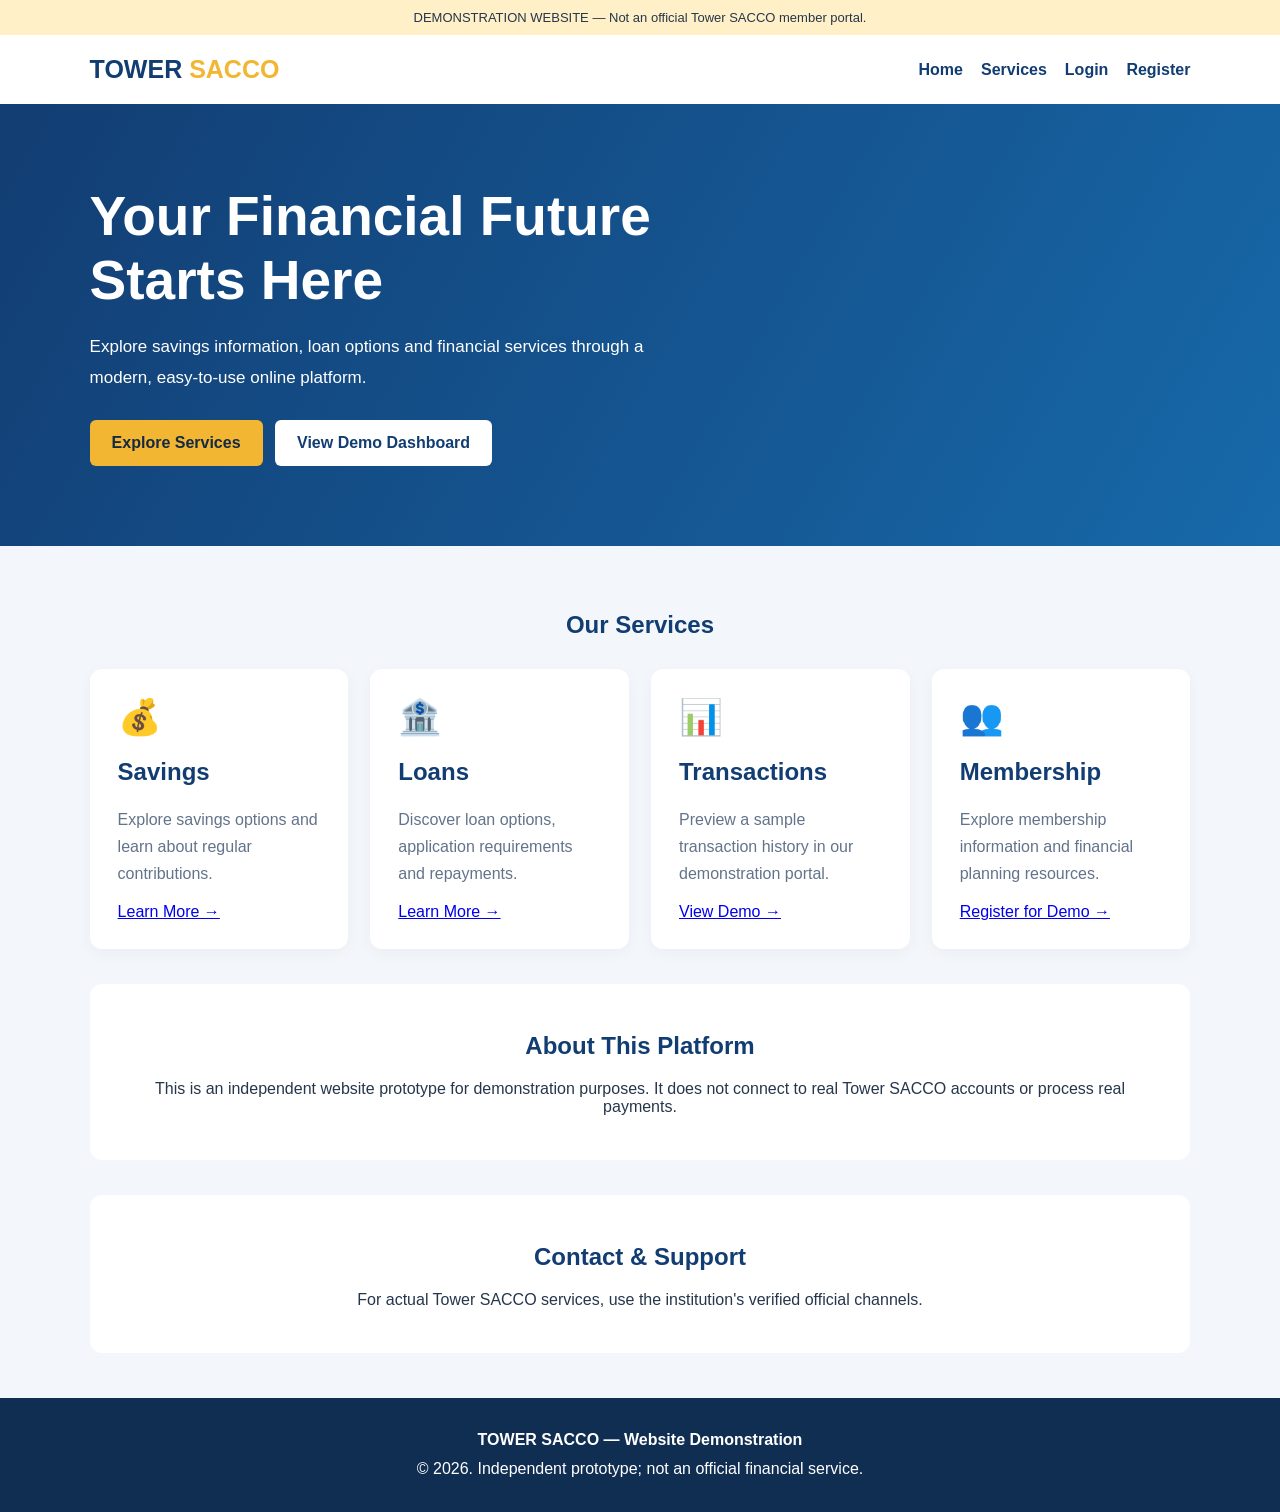
==== index.html @ 6c011a3c "Create Tower SACCO homepage" ====
<!DOCTYPE html>
<html lang="en">
<head>
<meta charset="UTF-8">
<meta name="viewport" content="width=device-width, initial-scale=1.0">
<title>TOWER SACCO | Financial Services</title>
<style>
:root {
  --navy: #123d72;
  --blue: #1769aa;
  --gold: #f2b632;
  --light: #f3f6fb;
}
* { box-sizing: border-box; }
body {
  margin: 0;
  font-family: Arial, sans-serif;
  background: var(--light);
  color: #26364b;
}
header {
  background: white;
  padding: 20px 7%;
  display: flex;
  align-items: center;
  justify-content: space-between;
  flex-wrap: wrap;
  gap: 15px;
}
.logo {
  font-size: 25px;
  font-weight: bold;
  color: var(--navy);
}
.logo span { color: var(--gold); }
nav { display: flex; gap: 18px; flex-wrap: wrap; }
nav a {
  text-decoration: none;
  color: var(--navy);
  font-weight: bold;
}
.notice {
  padding: 10px;
  background: #fff0c7;
  text-align: center;
  font-size: 13px;
}
.hero {
  padding: 80px 7%;
  background: linear-gradient(120deg, #123d72, #1769aa);
  color: white;
}
.hero h1 {
  font-size: clamp(35px, 5vw, 55px);
  max-width: 650px;
  margin: 0 0 20px;
}
.hero p {
  max-width: 600px;
  line-height: 1.8;
  font-size: 17px;
}
.button {
  display: inline-block;
  padding: 14px 22px;
  margin: 10px 8px 0 0;
  background: var(--gold);
  color: #142a43;
  text-decoration: none;
  border-radius: 6px;
  font-weight: bold;
}
.button.alt {
  background: white;
  color: var(--navy);
}
main { padding: 45px 7%; }
h2 { color: var(--navy); }
.title { text-align: center; margin-bottom: 30px; }
.cards {
  display: grid;
  grid-template-columns: repeat(auto-fit, minmax(220px, 1fr));
  gap: 22px;
}
.card {
  background: white;
  padding: 28px;
  border-radius: 12px;
  box-shadow: 0 4px 16px #0000000a;
}
.icon { font-size: 35px; }
.card p { line-height: 1.7; color: #63738a; }
.info {
  margin-top: 35px;
  padding: 28px;
  background: white;
  border-radius: 12px;
  text-align: center;
}
footer {
  background: #102e52;
  color: white;
  text-align: center;
  padding: 28px;
  line-height: 1.8;
}
@media(max-width:600px) {
  header { padding: 18px 5%; }
  .hero { padding: 55px 5%; }
  main { padding: 35px 5%; }
}
</style>
</head>
<body>

<div class="notice">
DEMONSTRATION WEBSITE — Not an official Tower SACCO member portal.
</div>

<header>
  <div class="logo">TOWER <span>SACCO</span></div>
  <nav>
    <a href="#home">Home</a>
    <a href="#services">Services</a>
    <a href="login.html">Login</a>
    <a href="signup.html">Register</a>
  </nav>
</header>

<section class="hero" id="home">
  <h1>Your Financial Future Starts Here</h1>
  <p>
    Explore savings information, loan options and financial services
    through a modern, easy-to-use online platform.
  </p>
  <a class="button" href="#services">Explore Services</a>
  <a class="button alt" href="dashboard.html">View Demo Dashboard</a>
</section>

<main>
  <h2 class="title" id="services">Our Services</h2>
  <div class="cards">
    <div class="card">
      <div class="icon">💰</div>
      <h2>Savings</h2>
      <p>Explore savings options and learn about regular contributions.</p>
      <a href="savings.html">Learn More →</a>
    </div>
    <div class="card">
      <div class="icon">🏦</div>
      <h2>Loans</h2>
      <p>Discover loan options, application requirements and repayments.</p>
      <a href="loans.html">Learn More →</a>
    </div>
    <div class="card">
      <div class="icon">📊</div>
      <h2>Transactions</h2>
      <p>Preview a sample transaction history in our demonstration portal.</p>
      <a href="transactions.html">View Demo →</a>
    </div>
    <div class="card">
      <div class="icon">👥</div>
      <h2>Membership</h2>
      <p>Explore membership information and financial planning resources.</p>
      <a href="signup.html">Register for Demo →</a>
    </div>
  </div>

  <section class="info">
    <h2>About This Platform</h2>
    <p>
      This is an independent website prototype for demonstration purposes.
      It does not connect to real Tower SACCO accounts or process real payments.
    </p>
  </section>

  <section class="info" id="contact">
    <h2>Contact & Support</h2>
    <p>For actual Tower SACCO services, use the institution's verified official channels.</p>
  </section>
</main>

<footer>
  <strong>TOWER SACCO — Website Demonstration</strong><br>
  © 2026. Independent prototype; not an official financial service.
</footer>

</body>
</html>
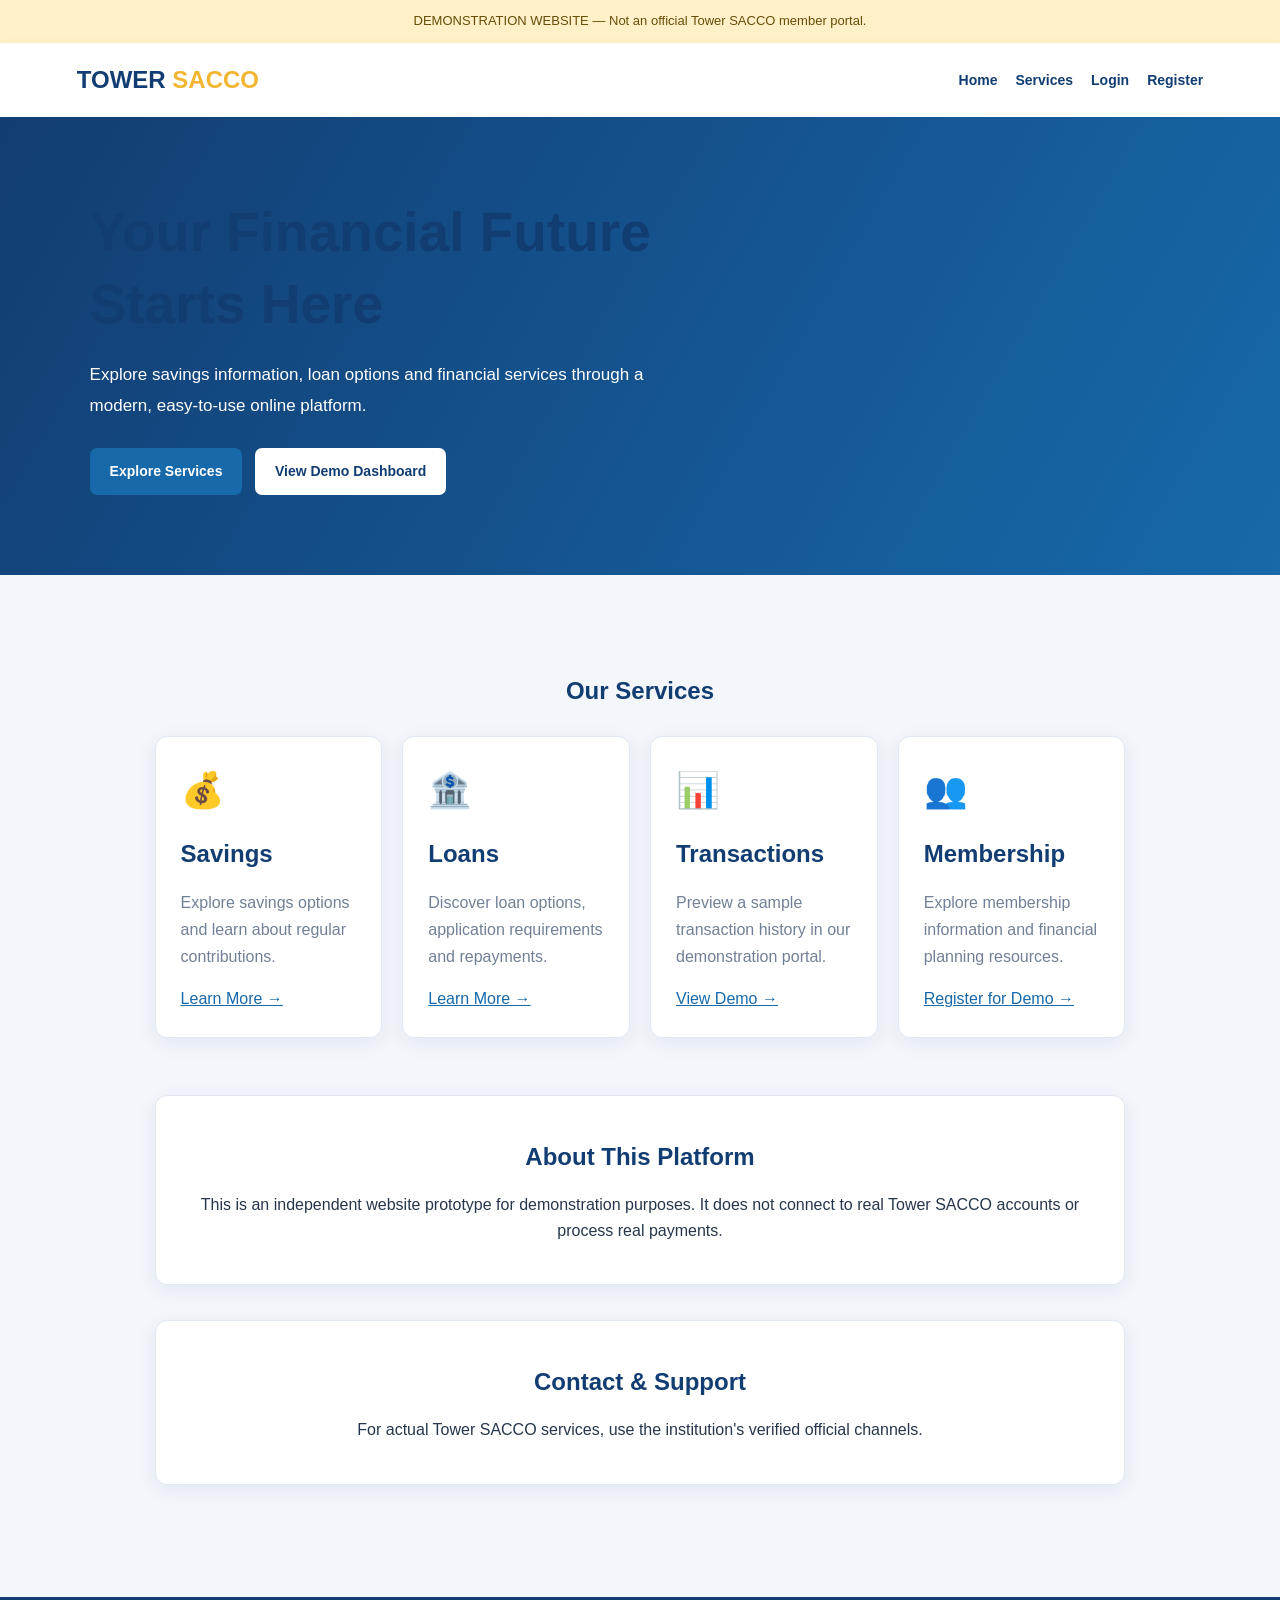
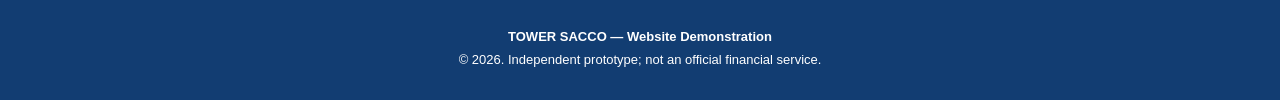
==== commit 2abe12ea: "Connect shared stylesheet to website pages" ====
--- a/index.html
+++ b/index.html
@@ -110,6 +110,7 @@
   main { padding: 35px 5%; }
 }
 </style>
+    <link rel="stylesheet" href="style.css">
 </head>
 <body>
 
--- a/style.css
+++ b/style.css
@@ -0,0 +1,230 @@
+:root {
+  --primary: #123d72;
+  --secondary: #1769aa;
+  --accent: #f2b632;
+  --background: #f3f6fb;
+  --surface: #ffffff;
+  --text: #26364b;
+  --muted: #718096;
+  --border: #e1e8f0;
+  --radius: 12px;
+  --shadow: 0 5px 20px rgba(18, 61, 114, 0.08);
+}
+
+* {
+  box-sizing: border-box;
+}
+
+html {
+  scroll-behavior: smooth;
+}
+
+body {
+  margin: 0;
+  font-family: Arial, Helvetica, sans-serif;
+  background: var(--background);
+  color: var(--text);
+  line-height: 1.6;
+}
+
+img {
+  max-width: 100%;
+  height: auto;
+}
+
+a {
+  color: var(--secondary);
+}
+
+header {
+  background: var(--surface);
+  padding: 18px 6%;
+  display: flex;
+  align-items: center;
+  justify-content: space-between;
+  flex-wrap: wrap;
+  gap: 18px;
+  box-shadow: 0 2px 12px rgba(0, 0, 0, 0.04);
+}
+
+.logo,
+.brand {
+  font-size: 24px;
+  font-weight: 800;
+  color: var(--primary);
+  text-decoration: none;
+}
+
+.logo span,
+.brand span {
+  color: var(--accent);
+}
+
+nav {
+  display: flex;
+  flex-wrap: wrap;
+  align-items: center;
+  gap: 18px;
+}
+
+nav a {
+  color: var(--primary);
+  font-size: 14px;
+  font-weight: 700;
+  text-decoration: none;
+}
+
+nav a:hover {
+  color: var(--secondary);
+}
+
+main,
+.container {
+  width: min(1150px, 92%);
+  margin: 35px auto;
+}
+
+h1,
+h2,
+h3 {
+  color: var(--primary);
+  line-height: 1.3;
+}
+
+button,
+.button {
+  display: inline-block;
+  padding: 12px 20px;
+  border: 0;
+  border-radius: 7px;
+  background: var(--secondary);
+  color: white;
+  text-decoration: none;
+  font-size: 14px;
+  font-weight: 700;
+  cursor: pointer;
+  transition: transform 0.2s, opacity 0.2s;
+}
+
+button:hover,
+.button:hover {
+  transform: translateY(-1px);
+  opacity: 0.92;
+}
+
+.button-gold {
+  background: var(--accent);
+  color: #17263a;
+}
+
+.card,
+.panel,
+.info,
+.section {
+  background: var(--surface);
+  padding: 25px;
+  margin-bottom: 22px;
+  border: 1px solid var(--border);
+  border-radius: var(--radius);
+  box-shadow: var(--shadow);
+}
+
+.cards {
+  display: grid;
+  grid-template-columns: repeat(auto-fit, minmax(220px, 1fr));
+  gap: 20px;
+}
+
+.card p {
+  color: var(--muted);
+}
+
+label {
+  display: block;
+  margin: 16px 0 6px;
+  font-weight: 700;
+  font-size: 14px;
+}
+
+input,
+select,
+textarea {
+  width: 100%;
+  padding: 12px;
+  border: 1px solid #cbd5e1;
+  border-radius: 7px;
+  background: white;
+  color: var(--text);
+  font: inherit;
+}
+
+input:focus,
+select:focus,
+textarea:focus {
+  outline: 2px solid #93c5fd;
+  border-color: var(--secondary);
+}
+
+table {
+  width: 100%;
+  border-collapse: collapse;
+}
+
+th,
+td {
+  padding: 13px;
+  border-bottom: 1px solid var(--border);
+  text-align: left;
+}
+
+th {
+  color: var(--primary);
+}
+
+.notice {
+  padding: 11px 16px;
+  background: #fff0c7;
+  color: #684d08;
+  text-align: center;
+  font-size: 13px;
+}
+
+footer {
+  margin-top: 45px;
+  padding: 28px 6%;
+  background: var(--primary);
+  color: white;
+  text-align: center;
+  font-size: 13px;
+}
+
+footer a {
+  color: white;
+}
+
+@media (max-width: 650px) {
+  header {
+    padding: 18px 5%;
+  }
+
+  nav {
+    gap: 12px;
+  }
+
+  main,
+  .container {
+    width: 92%;
+    margin: 24px auto;
+  }
+
+  .card,
+  .panel,
+  .info,
+  .section {
+    padding: 19px;
+  }
+
+  table {
+    min-width: 480px;
+  }
+}
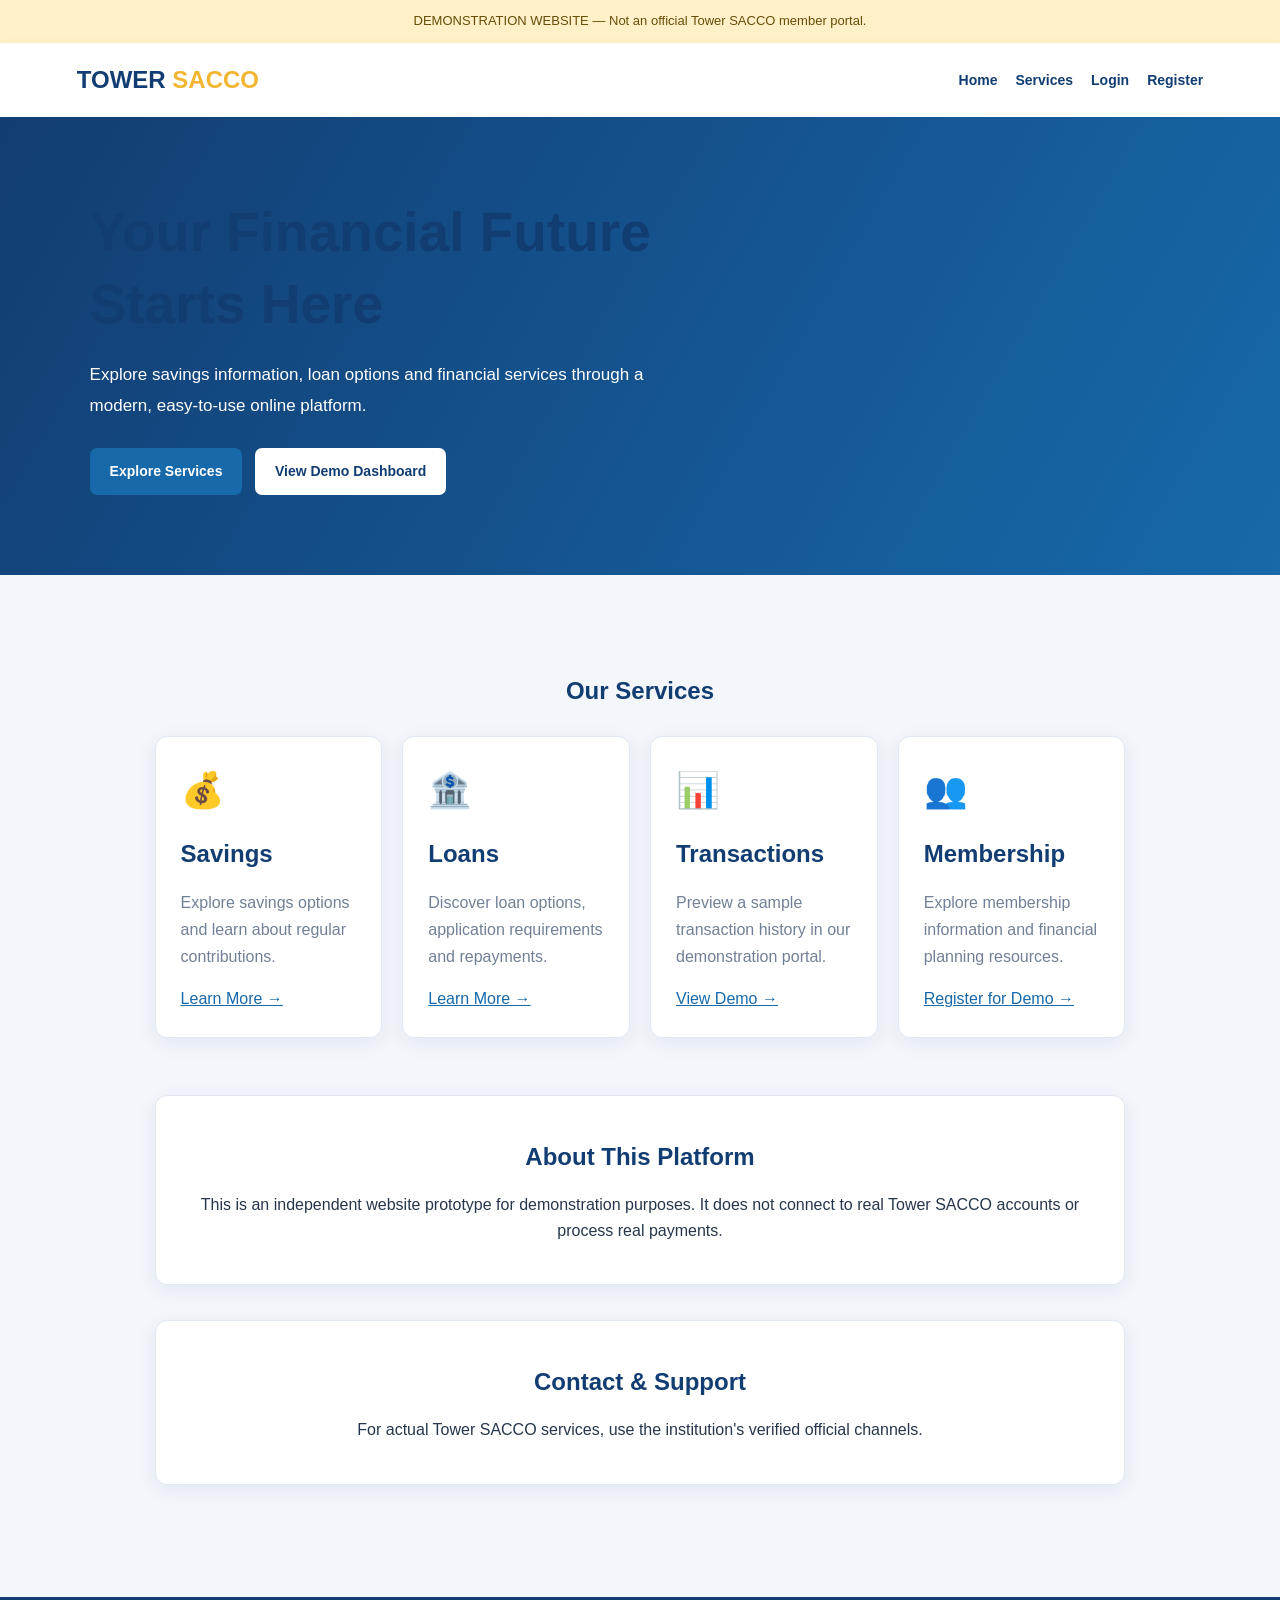
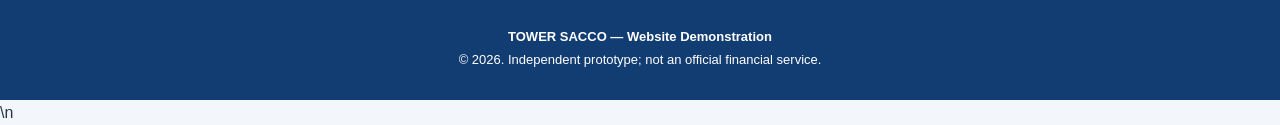
==== commit 95e6684a: "Add responsive mobile navigation" ====
--- a/index.html
+++ b/index.html
@@ -186,5 +186,51 @@
   © 2026. Independent prototype; not an official financial service.
 </footer>
 
-</body>
+
+<script>
+document.addEventListener("DOMContentLoaded", function () {
+    const nav = document.querySelector("nav");
+    if (!nav) return;
+
+    const header = nav.parentElement;
+    if (!header) return;
+
+    const button = document.createElement("button");
+    button.className = "mobile-menu-toggle";
+    button.textContent = "☰ Menu";
+    button.setAttribute("aria-expanded", "false");
+    button.style.display = "none";
+    button.style.margin = "10px 0";
+    button.style.padding = "10px 16px";
+    button.style.border = "0";
+    button.style.borderRadius = "8px";
+    button.style.cursor = "pointer";
+
+    header.insertBefore(button, nav);
+
+    function updateMenu() {
+        if (window.innerWidth <= 650) {
+            button.style.display = "inline-block";
+            nav.style.display = button.getAttribute("aria-expanded") === "true" ? "flex" : "none";
+            nav.style.flexDirection = "column";
+            nav.style.alignItems = "flex-start";
+        } else {
+            button.style.display = "none";
+            nav.style.display = "";
+            nav.style.flexDirection = "";
+            nav.style.alignItems = "";
+        }
+    }
+
+    button.addEventListener("click", function () {
+        const open = button.getAttribute("aria-expanded") !== "true";
+        button.setAttribute("aria-expanded", String(open));
+        updateMenu();
+    });
+
+    window.addEventListener("resize", updateMenu);
+    updateMenu();
+});
+</script>
+\n</body>
 </html>
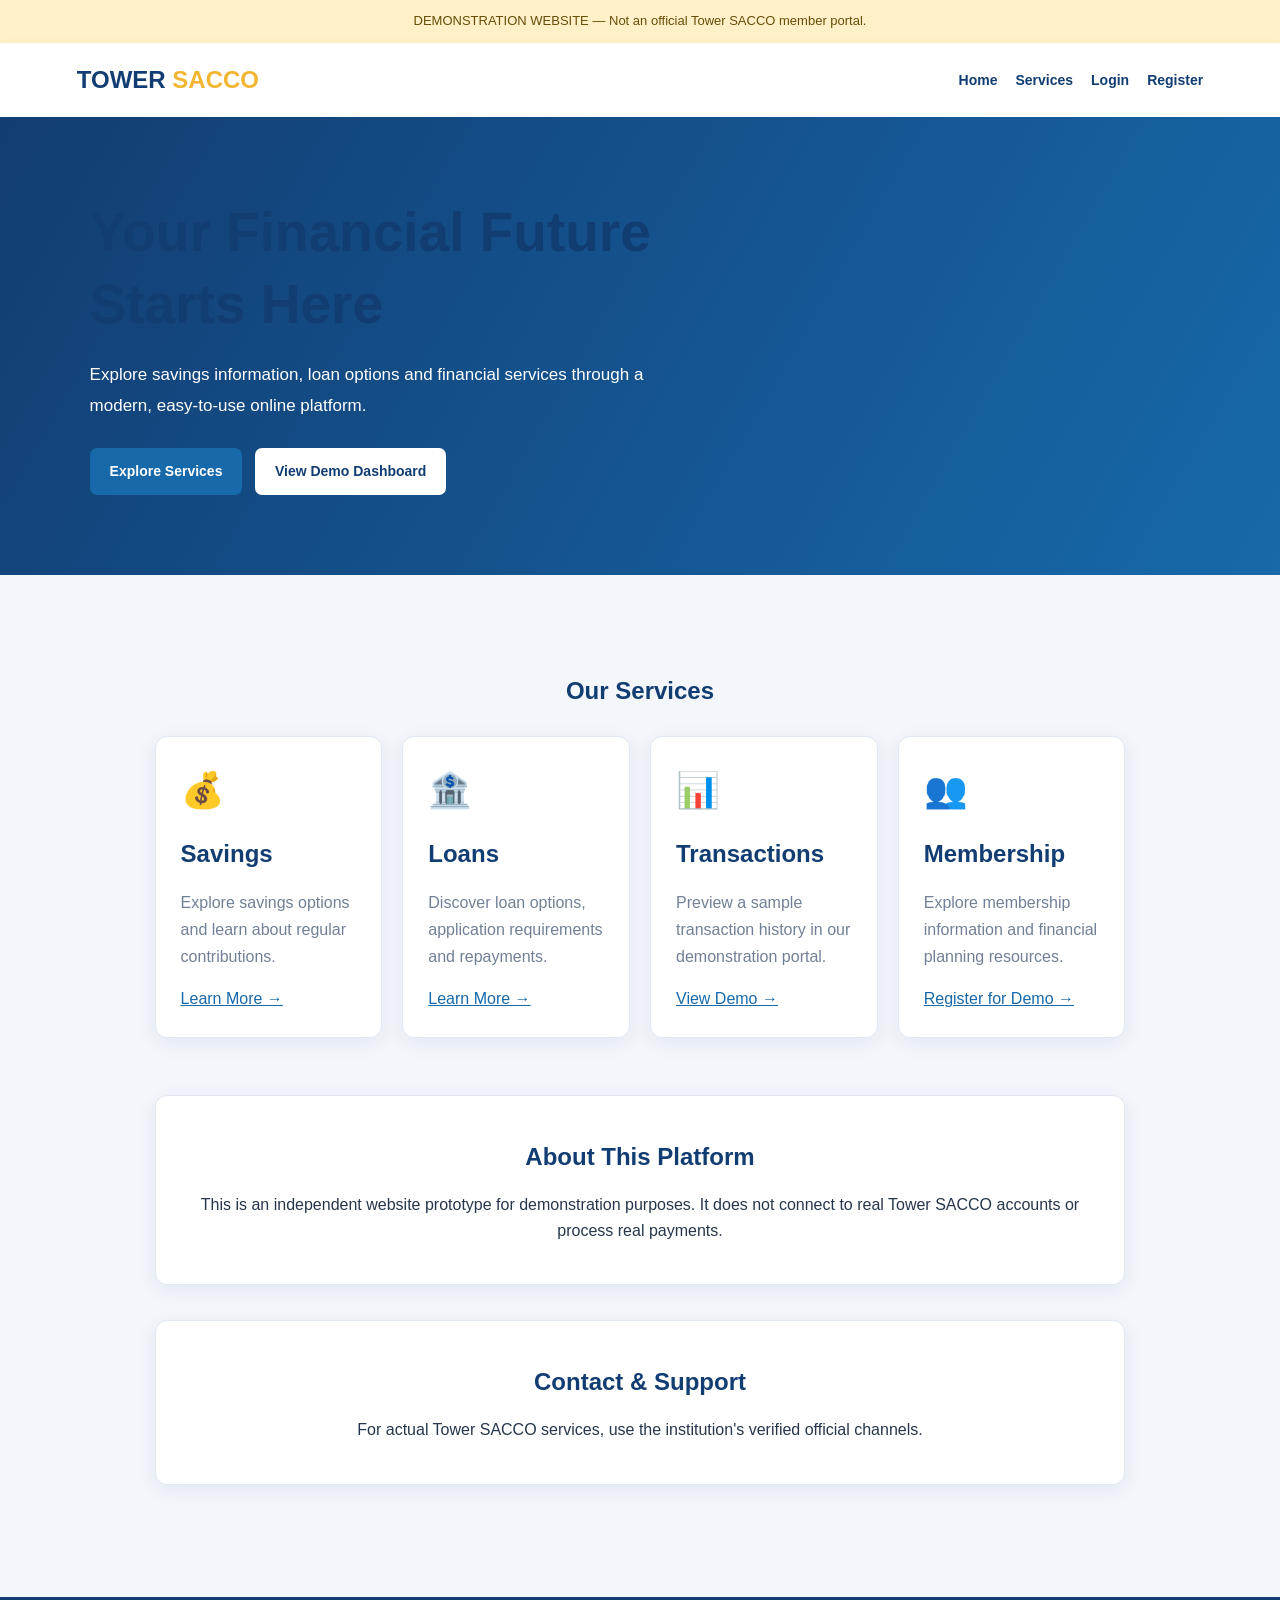
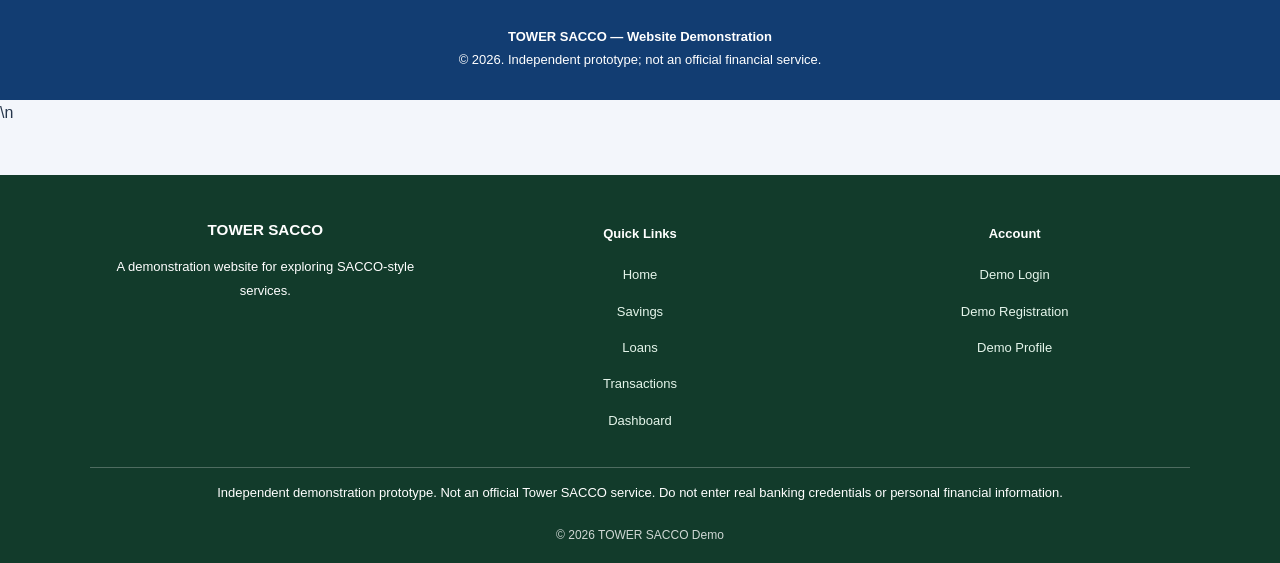
==== commit 99617beb: "Add professional footer and quick links" ====
--- a/index.html
+++ b/index.html
@@ -232,5 +232,34 @@
     updateMenu();
 });
 </script>
-\n</body>
+\n
+<footer class="site-footer">
+  <div class="footer-content">
+    <div>
+      <h3>TOWER SACCO</h3>
+      <p>A demonstration website for exploring SACCO-style services.</p>
+    </div>
+    <div>
+      <h4>Quick Links</h4>
+      <p><a href="index.html">Home</a></p>
+      <p><a href="savings.html">Savings</a></p>
+      <p><a href="loans.html">Loans</a></p>
+      <p><a href="transactions.html">Transactions</a></p>
+      <p><a href="dashboard.html">Dashboard</a></p>
+    </div>
+    <div>
+      <h4>Account</h4>
+      <p><a href="login.html">Demo Login</a></p>
+      <p><a href="signup.html">Demo Registration</a></p>
+      <p><a href="profile.html">Demo Profile</a></p>
+    </div>
+  </div>
+  <p class="footer-notice">
+    Independent demonstration prototype. Not an official Tower SACCO service.
+    Do not enter real banking credentials or personal financial information.
+  </p>
+  <p class="footer-copy">&copy; 2026 TOWER SACCO Demo</p>
+</footer>
+
+</body>
 </html>
--- a/style.css
+++ b/style.css
@@ -228,3 +228,32 @@
     min-width: 480px;
   }
 }
+
+
+.site-footer {
+  margin-top: 50px;
+  padding: 30px 20px 18px;
+  background: #123b2b;
+  color: #fff;
+}
+.footer-content {
+  max-width: 1100px;
+  margin: auto;
+  display: grid;
+  grid-template-columns: repeat(auto-fit, minmax(190px, 1fr));
+  gap: 24px;
+}
+.site-footer h3, .site-footer h4 { color: #fff; }
+.site-footer a { color: #e5f5eb; text-decoration: none; }
+.site-footer a:hover { text-decoration: underline; }
+.footer-notice, .footer-copy {
+  max-width: 1100px;
+  margin: 22px auto 0;
+  line-height: 1.6;
+}
+.footer-notice {
+  padding-top: 15px;
+  border-top: 1px solid rgba(255,255,255,.25);
+  font-size: 13px;
+}
+.footer-copy { font-size: 12px; opacity: .8; }
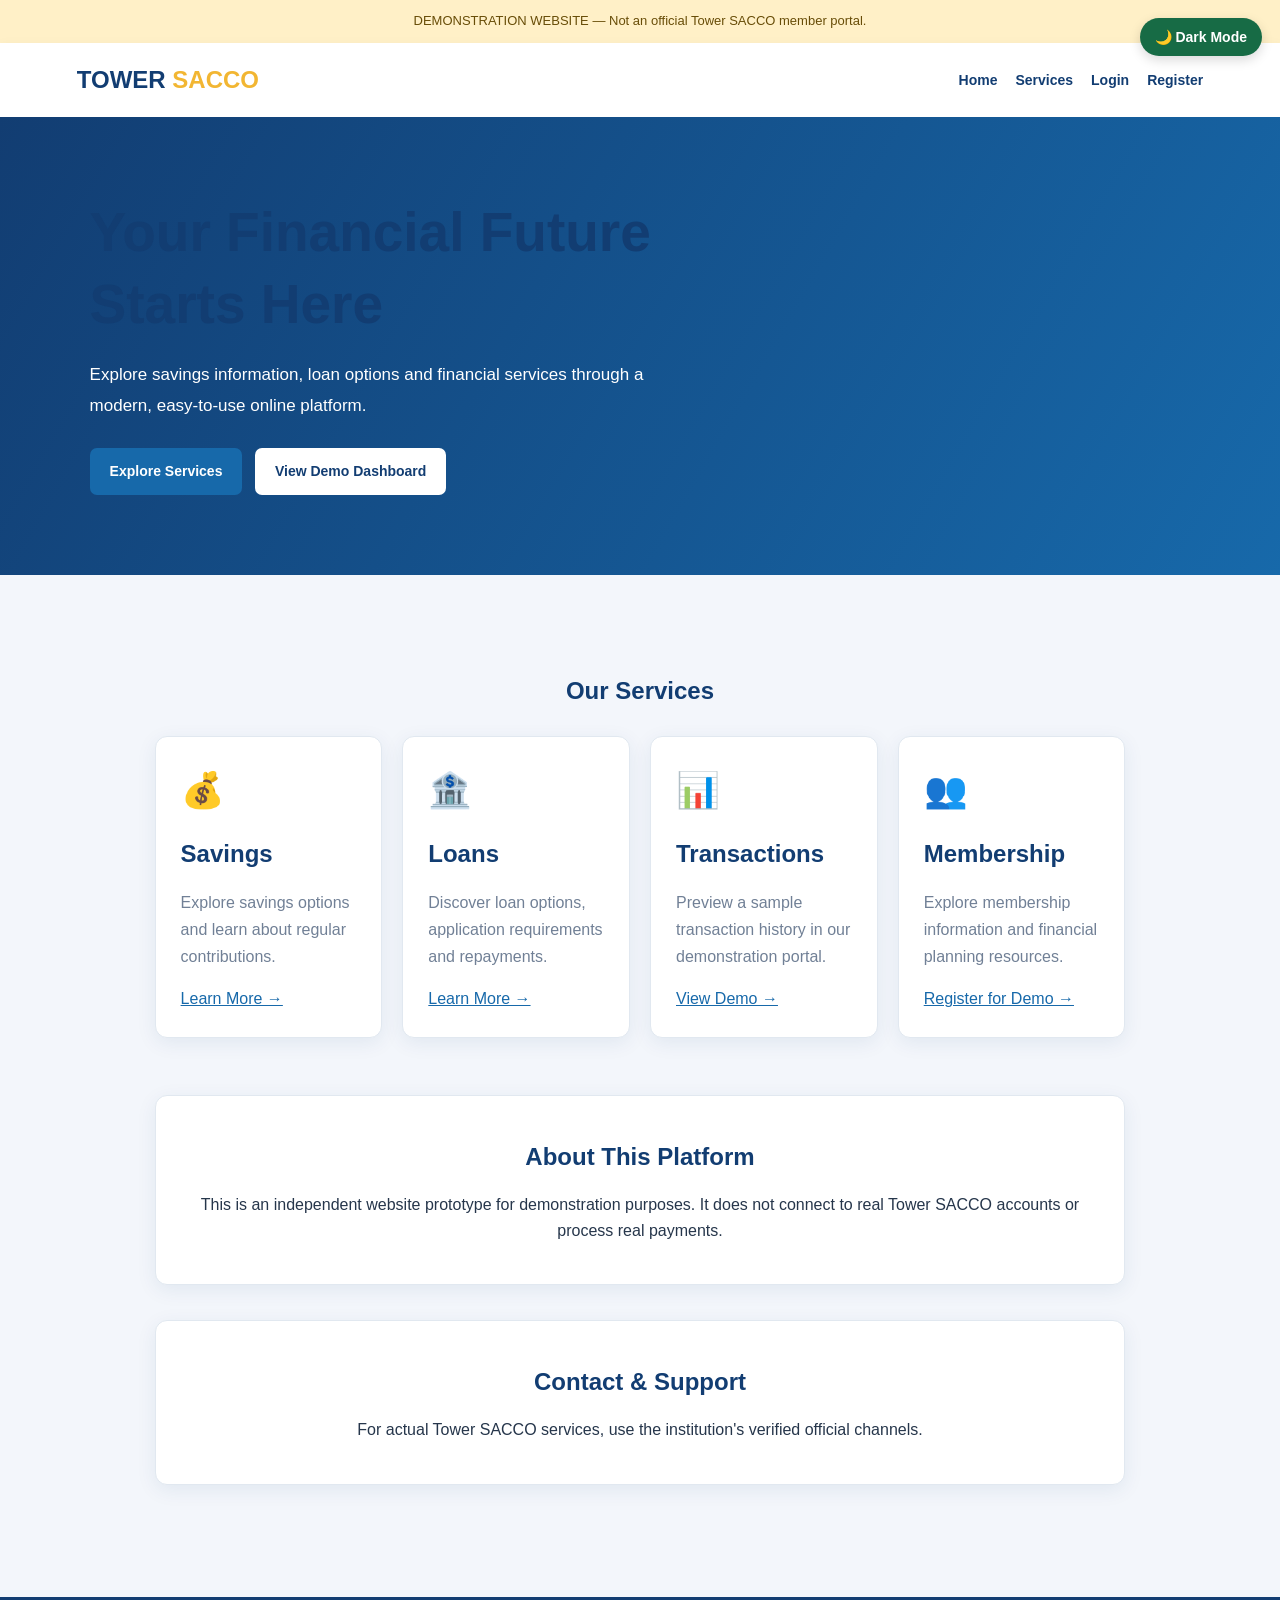
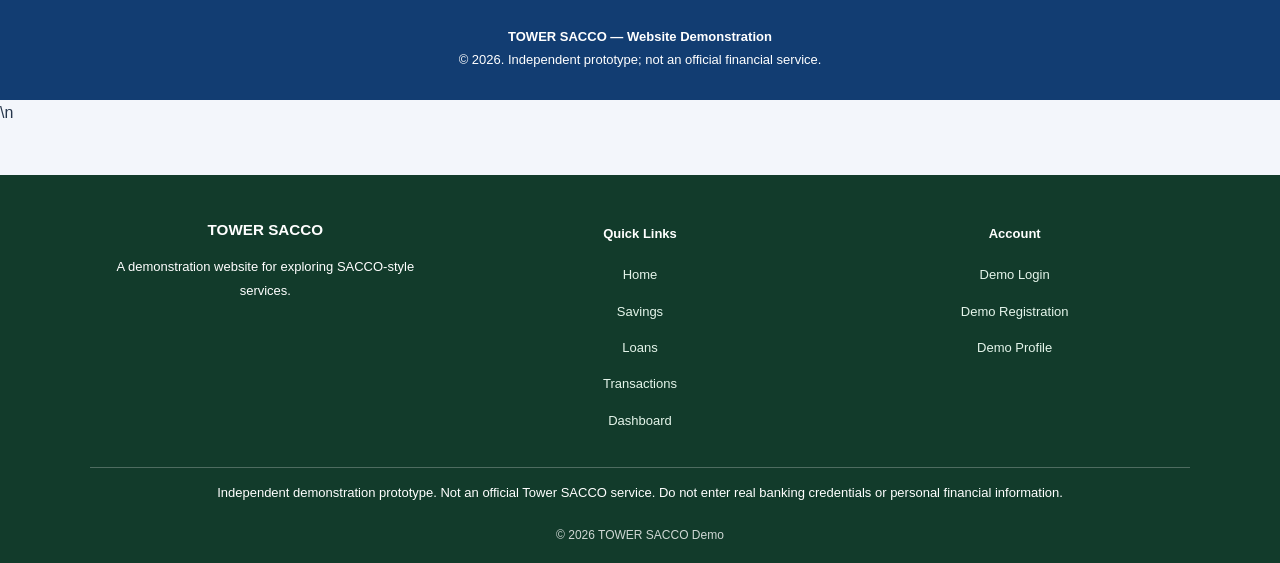
==== commit 293f5168: "Add browser-persisted dark mode" ====
--- a/index.html
+++ b/index.html
@@ -261,5 +261,7 @@
   <p class="footer-copy">&copy; 2026 TOWER SACCO Demo</p>
 </footer>
 
+    <script src="notifications.js"></script>
+    <script src="theme.js"></script>
 </body>
 </html>
